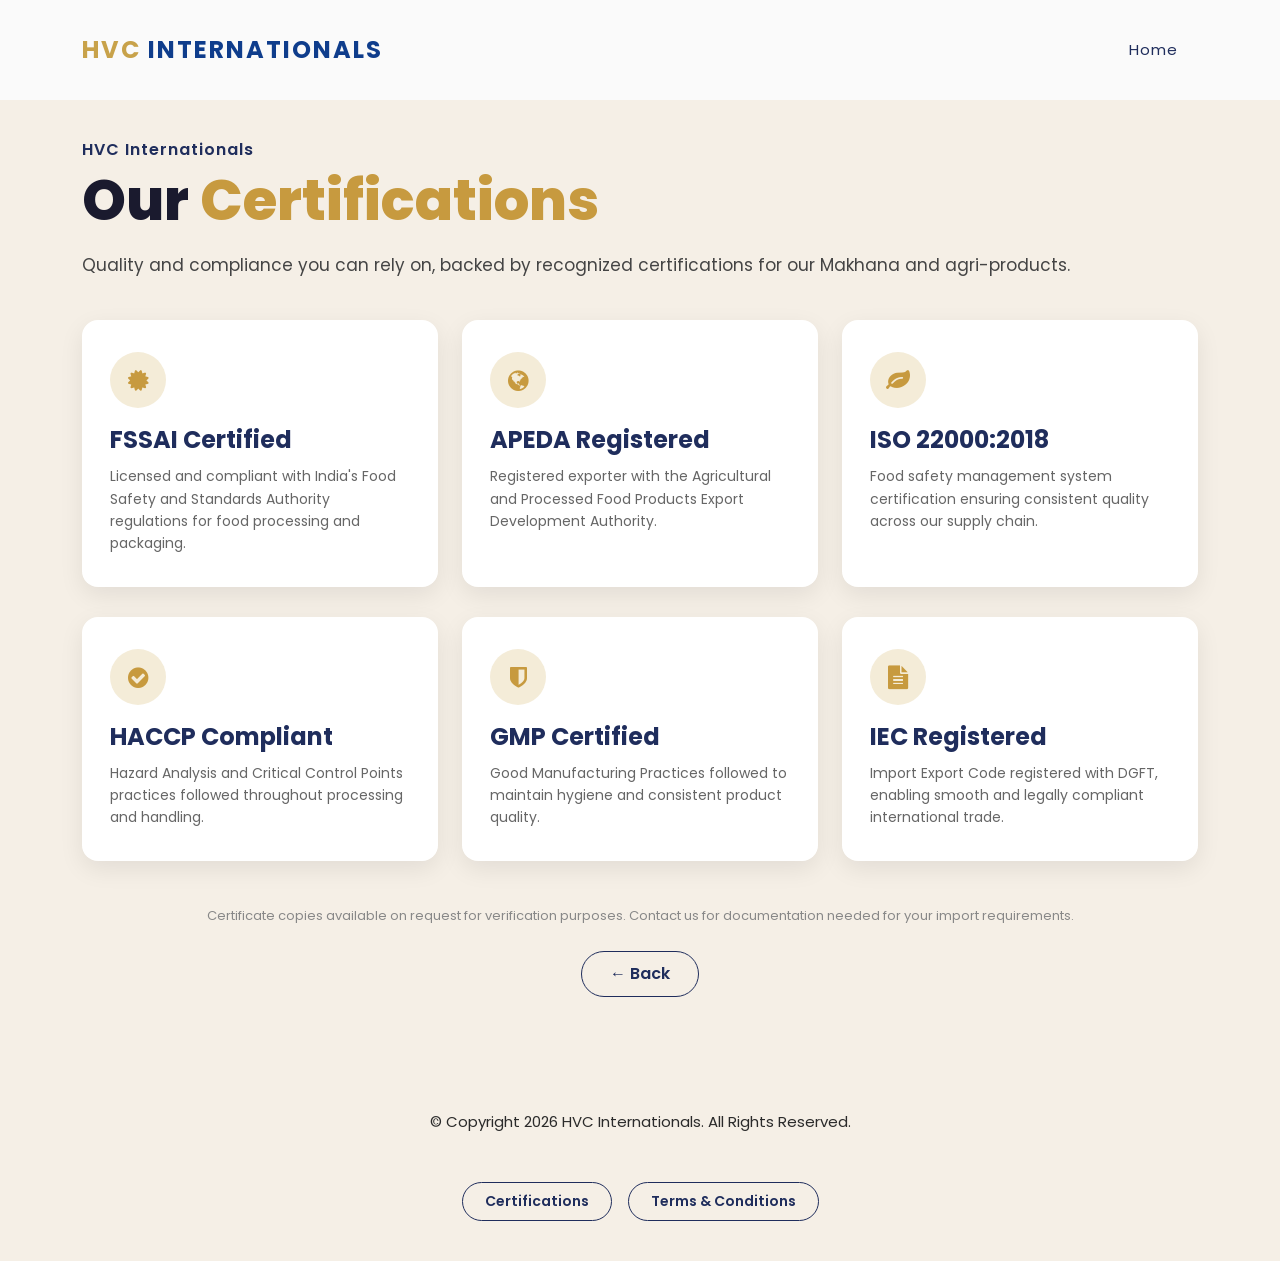
==== certifications.html @ fce6e3d4 "Add files via upload" ====
<!DOCTYPE html>
<html lang="en">

  <head>

    <meta charset="UTF-8">
    <meta name="viewport" content="width=device-width, initial-scale=1, shrink-to-fit=no">
    <meta name="description" content="HVC Internationals - Certifications. Quality and compliance certifications for our Makhana (Fox Nuts) and agri-products.">
    <meta name="author" content="HVC Internationals">
    <link rel="preconnect" href="https://fonts.gstatic.com">
    <link href="https://fonts.googleapis.com/css2?family=Poppins:wght@100;200;300;400;500;600;700;800;900&display=swap" rel="stylesheet">

    <title>HVC Internationals - Certifications</title>

    <!-- Bootstrap core CSS -->
    <link href="vendor/bootstrap/css/bootstrap.min.css" rel="stylesheet">

    <!-- Additional CSS Files -->
    <link rel="stylesheet" href="assets/css/fontawesome.css">
    <link rel="stylesheet" href="assets/css/templatemo-space-dynamic.css">
    <link rel="stylesheet" href="assets/css/animated.css">
    <link rel="stylesheet" href="assets/css/owl.css">
    <style>
      /* ----- Force Home nav link visible (overrides template's default white nav-link color) ----- */
      .header-area .main-nav .nav li a,
      .header-area.header-sticky .main-nav .nav li a {
        color: #1f2d5c !important;
      }

      .header-area .main-nav .nav li a:hover,
      .header-area .main-nav .nav li a:focus {
        color: #c79a3f !important;
      }
    </style>
<!--

HVC Internationals - Certifications Page
Built on the Space Dynamic template structure (TemplateMo 562)
https://templatemo.com/tm-562-space-dynamic

-->
  </head>

<body>

  <!-- ***** Preloader Start ***** -->
  <div id="js-preloader" class="js-preloader">
    <div class="preloader-inner">
      <span class="dot"></span>
      <div class="dots">
        <span></span>
        <span></span>
        <span></span>
      </div>
    </div>
  </div>
  <!-- ***** Preloader End ***** -->

  <!-- ***** Header Area Start ***** -->
  <header class="header-area header-sticky wow slideInDown" data-wow-duration="0.75s" data-wow-delay="0s">
    <div class="container">
      <div class="row">
        <div class="col-12">
          <nav class="main-nav">
            <!-- ***** Logo Start ***** -->
            <a href="index.html" class="logo">
              <h4>HVC<span> Internationals</span></h4>
            </a>
            <!-- ***** Logo End ***** -->
            <!-- ***** Menu Start ***** -->
            <ul class="nav">
              <li><a href="index.html">Home</a></li>
            </ul>        
            <a class='menu-trigger'>
                <span>Menu</span>
            </a>
            <!-- ***** Menu End ***** -->
          </nav>
        </div>
      </div>
    </div>
  </header>
  <!-- ***** Header Area End ***** -->

  <!-- ***** Content Start ***** -->
  <section style="padding: 140px 0 20px;">
    <div class="container">
      <div class="row">
        <div class="col-lg-12">
          <div class="left-content header-text wow fadeInLeft" data-wow-duration="1s" data-wow-delay="0.5s" style="text-align: center; margin-right: 0px;">
            <h6 style="color:#1f2d5c; font-weight:600; letter-spacing:1px; margin-bottom:8px;">HVC Internationals</h6>
            <h2 style="font-size:56px; font-weight:800; color:#1a1a2e; margin-bottom:16px;">Our <em style="font-style:normal; color:#c79a3f;">Certifications</em></h2>
            <p style="font-size:17px; color:#444;">Quality and compliance you can rely on, backed by recognized certifications for our Makhana and agri-products.</p>
          </div>
        </div>
      </div>
    </div>
  </section>
  <!-- ***** Content End ***** -->

  <!-- ***** Certifications Grid Start ***** -->
  <section style="padding: 20px 0 80px;">
    <div class="container">
      <div class="row" style="row-gap:30px;">

        <div class="col-lg-4 col-md-6 wow fadeIn" data-wow-duration="1s" data-wow-delay="0.2s">
          <div style="background:#fff; border-radius:16px; padding:32px 28px; height:100%; box-shadow:0 8px 24px rgba(0,0,0,0.08);">
            <div style="width:56px; height:56px; border-radius:50%; background:#f4ecd8; display:flex; align-items:center; justify-content:center; margin-bottom:18px;">
              <i class="fa fa-certificate" style="font-size:24px; color:#c79a3f;"></i>
            </div>
            <h4 style="color:#1f2d5c; font-weight:700; margin-bottom:10px;">FSSAI Certified</h4>
            <p style="color:#666; font-size:14px; line-height:1.6;">Licensed and compliant with India's Food Safety and Standards Authority regulations for food processing and packaging.</p>
          </div>
        </div>

        <div class="col-lg-4 col-md-6 wow fadeIn" data-wow-duration="1s" data-wow-delay="0.3s">
          <div style="background:#fff; border-radius:16px; padding:32px 28px; height:100%; box-shadow:0 8px 24px rgba(0,0,0,0.08);">
            <div style="width:56px; height:56px; border-radius:50%; background:#f4ecd8; display:flex; align-items:center; justify-content:center; margin-bottom:18px;">
              <i class="fa fa-globe" style="font-size:24px; color:#c79a3f;"></i>
            </div>
            <h4 style="color:#1f2d5c; font-weight:700; margin-bottom:10px;">APEDA Registered</h4>
            <p style="color:#666; font-size:14px; line-height:1.6;">Registered exporter with the Agricultural and Processed Food Products Export Development Authority.</p>
          </div>
        </div>

        <div class="col-lg-4 col-md-6 wow fadeIn" data-wow-duration="1s" data-wow-delay="0.4s">
          <div style="background:#fff; border-radius:16px; padding:32px 28px; height:100%; box-shadow:0 8px 24px rgba(0,0,0,0.08);">
            <div style="width:56px; height:56px; border-radius:50%; background:#f4ecd8; display:flex; align-items:center; justify-content:center; margin-bottom:18px;">
              <i class="fa fa-leaf" style="font-size:24px; color:#c79a3f;"></i>
            </div>
            <h4 style="color:#1f2d5c; font-weight:700; margin-bottom:10px;">ISO 22000:2018</h4>
            <p style="color:#666; font-size:14px; line-height:1.6;">Food safety management system certification ensuring consistent quality across our supply chain.</p>
          </div>
        </div>

        <div class="col-lg-4 col-md-6 wow fadeIn" data-wow-duration="1s" data-wow-delay="0.5s">
          <div style="background:#fff; border-radius:16px; padding:32px 28px; height:100%; box-shadow:0 8px 24px rgba(0,0,0,0.08);">
            <div style="width:56px; height:56px; border-radius:50%; background:#f4ecd8; display:flex; align-items:center; justify-content:center; margin-bottom:18px;">
              <i class="fa fa-check-circle" style="font-size:24px; color:#c79a3f;"></i>
            </div>
            <h4 style="color:#1f2d5c; font-weight:700; margin-bottom:10px;">HACCP Compliant</h4>
            <p style="color:#666; font-size:14px; line-height:1.6;">Hazard Analysis and Critical Control Points practices followed throughout processing and handling.</p>
          </div>
        </div>

        <div class="col-lg-4 col-md-6 wow fadeIn" data-wow-duration="1s" data-wow-delay="0.6s">
          <div style="background:#fff; border-radius:16px; padding:32px 28px; height:100%; box-shadow:0 8px 24px rgba(0,0,0,0.08);">
            <div style="width:56px; height:56px; border-radius:50%; background:#f4ecd8; display:flex; align-items:center; justify-content:center; margin-bottom:18px;">
              <i class="fa fa-shield" style="font-size:24px; color:#c79a3f;"></i>
            </div>
            <h4 style="color:#1f2d5c; font-weight:700; margin-bottom:10px;">GMP Certified</h4>
            <p style="color:#666; font-size:14px; line-height:1.6;">Good Manufacturing Practices followed to maintain hygiene and consistent product quality.</p>
          </div>
        </div>

        <div class="col-lg-4 col-md-6 wow fadeIn" data-wow-duration="1s" data-wow-delay="0.7s">
          <div style="background:#fff; border-radius:16px; padding:32px 28px; height:100%; box-shadow:0 8px 24px rgba(0,0,0,0.08);">
            <div style="width:56px; height:56px; border-radius:50%; background:#f4ecd8; display:flex; align-items:center; justify-content:center; margin-bottom:18px;">
              <i class="fa fa-file-text" style="font-size:24px; color:#c79a3f;"></i>
            </div>
            <h4 style="color:#1f2d5c; font-weight:700; margin-bottom:10px;">IEC Registered</h4>
            <p style="color:#666; font-size:14px; line-height:1.6;">Import Export Code registered with DGFT, enabling smooth and legally compliant international trade.</p>
          </div>
        </div>

      </div>

      <div class="row" style="margin-top:40px;">
        <div class="col-lg-12">
          <p style="color:#888; font-size:13px; text-align:center;">
            Certificate copies available on request for verification purposes. Contact us for documentation needed for your import requirements.
          </p>
        </div>
      </div>

      <div class="row" style="margin-top:20px;">
        <div class="col-lg-12" style="text-align:center;">
          <a href="javascript:history.back()" onclick="history.back(); return false;" style="display:inline-block; padding:10px 28px; border:1px solid #1f2d5c; border-radius:25px; color:#1f2d5c; text-decoration:none; font-weight:600; transition: all 0.3s ease;" onmouseover="this.style.background='#1f2d5c'; this.style.color='#fff';" onmouseout="this.style.background='transparent'; this.style.color='#1f2d5c';">
            &larr; Back
          </a>
        </div>
      </div>
    </div>
  </section>
  <!-- ***** Certifications Grid End ***** -->

  <footer style="padding-bottom:40px;">
    <div class="container">
      <div class="row">
        <div class="col-lg-12 wow fadeIn" data-wow-duration="1s" data-wow-delay="0.25s">
          <p>© Copyright 2026 HVC Internationals. All Rights Reserved.</p>
          <div style="margin-top:16px; display:flex; gap:16px; justify-content:center; flex-wrap:wrap;">
            <a href="certifications.html" style="padding:8px 22px; border:1px solid #1f2d5c; border-radius:20px; color:#1f2d5c; text-decoration:none; font-size:14px; font-weight:600; transition: all 0.3s ease;" onmouseover="this.style.background='#1f2d5c'; this.style.color='#fff';" onmouseout="this.style.background='transparent'; this.style.color='#1f2d5c';">Certifications</a>
            <a href="terms.html" style="padding:8px 22px; border:1px solid #1f2d5c; border-radius:20px; color:#1f2d5c; text-decoration:none; font-size:14px; font-weight:600; transition: all 0.3s ease;" onmouseover="this.style.background='#1f2d5c'; this.style.color='#fff';" onmouseout="this.style.background='transparent'; this.style.color='#1f2d5c';">Terms &amp; Conditions</a>
          </div>
        </div>
      </div>
    </div>
  </footer>
  <!-- Scripts -->
  <script src="vendor/jquery/jquery.min.js"></script>
  <script src="vendor/bootstrap/js/bootstrap.bundle.min.js"></script>
  <script src="assets/js/owl-carousel.js"></script>
  <script src="assets/js/animation.js"></script>
  <script src="assets/js/imagesloaded.js"></script>
  <script src="assets/js/templatemo-custom.js"></script>

</body>
</html>
---- assets/css/templatemo-space-dynamic.css ----
/* ---------------------------------------------
Table of contents
------------------------------------------------
01. font & reset css
02. reset
03. global styles
04. header
05. banner
06. features
07. testimonials
08. contact
09. footer
10. preloader
11. search
12. portfolio

--------------------------------------------- */
/* 
---------------------------------------------
font & reset css
--------------------------------------------- 
*/
@import url('https://fonts.googleapis.com/css2?family=Poppins:wght@100;200;300;400;500;600;700;800;900&display=swap');
/* 
---------------------------------------------
reset
--------------------------------------------- 
*/
html, body, div, span, applet, object, iframe, h1, h2, h3, h4, h5, h6, p, blockquote, div
pre, a, abbr, acronym, address, big, cite, code, del, dfn, em, font, img, ins, kbd, q,
s, samp, small, strike, strong, sub, sup, tt, var, b, u, i, center, dl, dt, dd, ol, ul, li,
figure, header, nav, section, article, aside, footer, figcaption {
  margin: 0;
  padding: 0;
  border: 0;
  outline: 0;
}

.grid:after {
  content: '';
  display: block;
  clear: both;
}

.grid-sizer,
.grid-item {
  width: 50%;
}

.grid-item {
  float: left;
}

.grid-item img {
  display: block;
  max-width: 100%;
}

.clearfix:after {
  content: ".";
  display: block;
  clear: both;
  visibility: hidden;
  line-height: 0;
  height: 0;
}

.clearfix {
  display: inline-block;
}

html[xmlns] .clearfix {
  display: block;
}

* html .clearfix {
  height: 1%;
}

ul, li {
  padding: 0;
  margin: 0;
  list-style: none;
}

header, nav, section, article, aside, footer, hgroup {
  display: block;
}

* {
  box-sizing: border-box;
}

html, body {
  font-family: 'Poppins', sans-serif;
  font-weight: 400;
  background-color: rgb(255, 255, 255);
  -ms-text-size-adjust: 100%;
  -webkit-font-smoothing: antialiased;
  -moz-osx-font-smoothing: grayscale;
}

a {
  text-decoration: none !important;
}

h1, h2, h3, h4, h5, h6 {
  margin-top: 0px;
  margin-bottom: 0px;
}

ul {
  margin-bottom: 0px;
}

p {
  font-size: 15px;
  line-height: 30px;
  color: #2a2a2a;
}

img {
  width: 100%;
  overflow: hidden;
}

/* 
---------------------------------------------
global styles
--------------------------------------------- 
*/
html,
body {
  background: rgb(245, 239, 230);
  font-family: 'Poppins', sans-serif;
}

::selection {
  background: #03a4ed;
  color: #fff;
}

::-moz-selection {
  background: #03a4ed;
  color: #fff;
}

@media (max-width: 991px) {
  html, body {
    overflow-x: hidden;
  }
  .mobile-top-fix {
    margin-top: 30px;
    margin-bottom: 0px;
  }
  .mobile-bottom-fix {
    margin-bottom: 30px;
  }
  .mobile-bottom-fix-big {
    margin-bottom: 60px;
  }
}

.page-section {
  margin-top: 120px;
}

.section-heading h2 {
  font-size: 30px;
  text-transform: capitalize;
  color: #2a2a2a;
  font-weight: 700;
  letter-spacing: 0.25px;
  position: relative;
  z-index: 2;
  line-height: 44px;
}

.section-heading h2 em {
  font-style: normal;
  color: #03a4ed;
}

.section-heading h2 span {
  color: #fe3f40;
}

.main-blue-button a {
  display: inline-block;
  background-color: #03a4ed;
  font-size: 15px;
  font-weight: 400;
  color: #fff;
  text-transform: capitalize;
  padding: 12px 25px;
  border-radius: 23px;
  letter-spacing: 0.25px;
}

.main-red-button a {
  display: inline-block;
  background-color: rgb(15, 61, 140);
  font-size: 15px;
  font-weight: 400;
  color: #fff;
  text-transform: capitalize;
  padding: 12px 25px;
  border-radius: 23px;
  letter-spacing: 0.25px;
}

.main-white-button a {
  display: inline-block;
  background-color: #fff;
  font-size: 15px;
  font-weight: 400;
  color: #fe3f40;
  text-transform: capitalize;
  padding: 12px 25px;
  border-radius: 23px;
  letter-spacing: 0.25px;
}

/* 
---------------------------------------------
header
--------------------------------------------- 
*/

.background-header {
  background-color: #fff!important;
  height: 80px!important;
  position: fixed!important;
  top: 0px;
  left: 0px;
  right: 0px;
  box-shadow: 0px 0px 10px rgba(0,0,0,0.15)!important;
}

.background-header .logo,
.background-header .main-nav .nav li a {
  color: #1e1e1e!important;
}

.background-header .main-nav .nav li:hover a {
  color: #f4a403!important;
}

.background-header .nav li a.active {
  color: #f4a403!important;
}

.header-area {
  background-color: #fafafa;
  position: absolute;
  top: 0px;
  left: 0px;
  right: 0px;
  z-index: 100;
  height: 100px;
  -webkit-transition: all .5s ease 0s;
  -moz-transition: all .5s ease 0s;
  -o-transition: all .5s ease 0s;
  transition: all .5s ease 0s;
}

.header-area .main-nav {
  min-height: 80px;
  background: transparent;
}

.header-area .main-nav .logo {
  line-height: 100px;
  color: #fff;
  font-size: 24px;
  font-weight: 700;
  text-transform: uppercase;
  letter-spacing: 2px;
  float: left;
  -webkit-transition: all 0.3s ease 0s;
  -moz-transition: all 0.3s ease 0s;
  -o-transition: all 0.3s ease 0s;
  transition: all 0.3s ease 0s;
}

.header-area .main-nav .logo h4 {
    font-size: 24px;
    font-weight: 700;
    text-transform: uppercase;
    color: rgb(200, 162, 74);
    line-height: 100px;
    float: left;
    -webkit-transition: all 0.3s ease 0s;
    -moz-transition: all 0.3s ease 0s;
    -o-transition: all 0.3s ease 0s;
    transition: all 0.3s ease 0s;
}

.logo h4 span {
  color: rgb(15, 61, 140);
}

.background-header .main-nav .logo h4 {
  line-height: 80px;
}

.background-header .main-nav .nav {
  margin-top: 20px !important;
}

.header-area .main-nav .nav {
  float: right;
  margin-top: 30px;
  margin-right: 0px;
  background-color: transparent;
  -webkit-transition: all 0.3s ease 0s;
  -moz-transition: all 0.3s ease 0s;
  -o-transition: all 0.3s ease 0s;
  transition: all 0.3s ease 0s;
  position: relative;
  z-index: 999;
}

.header-area .main-nav .nav li {
  padding-left: 20px;
  padding-right: 20px;
}

.header-area .main-nav .nav li:last-child {
  padding-right: 0px;
  padding-left: 40px;
}

.header-area .main-nav .nav li:last-child a ,
.background-header .main-nav .nav li:last-child a {
  color: #fff !important;
  padding: 0px 20px;
  font-weight: 400;
}

.header-area .main-nav .nav li:last-child a:hover,
.header-area .main-nav .nav li:last-child a.active {
  color: #fff !important;
}

.header-area .main-nav .nav li a {
  display: block;
  font-weight: 500;
  font-size: 15px;
  color: #2a2a2a;
  text-transform: capitalize;
  -webkit-transition: all 0.3s ease 0s;
  -moz-transition: all 0.3s ease 0s;
  -o-transition: all 0.3s ease 0s;
  transition: all 0.3s ease 0s;
  height: 40px;
  line-height: 40px;
  border: transparent;
  letter-spacing: 1px;
}

.header-area .main-nav .nav li a {
  color: rgb(0, 0, 0);
}

.header-area .main-nav .nav li:hover a,
.header-area .main-nav .nav li a.active {
  color: #f4a403!important;
}

.background-header .main-nav .nav li:hover a,
.background-header .main-nav .nav li a.active {
  color: #f4a403!important;
  opacity: 1;
}

.header-area .main-nav .nav li:last-child a:hover ,
.background-header .main-nav .nav li:last-child a:hover {
  background-color: #03a4ed;
}

.header-area .main-nav .nav li.submenu {
  position: relative;
  padding-right: 30px;
}

.header-area .main-nav .nav li.submenu:after {
  font-family: FontAwesome;
  content: "\f107";
  font-size: 12px;
  color: #2a2a2a;
  position: absolute;
  right: 18px;
  top: 12px;
}

.background-header .main-nav .nav li.submenu:after {
  color: #2a2a2a;
}

.header-area .main-nav .nav li.submenu ul {
  position: absolute;
  width: 200px;
  box-shadow: 0 2px 28px 0 rgba(0, 0, 0, 0.06);
  overflow: hidden;
  top: 50px;
  opacity: 0;
  transform: translateY(+2em);
  visibility: hidden;
  z-index: -1;
  transition: all 0.3s ease-in-out 0s, visibility 0s linear 0.3s, z-index 0s linear 0.01s;
}

.header-area .main-nav .nav li.submenu ul li {
  margin-left: 0px;
  padding-left: 0px;
  padding-right: 0px;
}

.header-area .main-nav .nav li.submenu ul li a {
  opacity: 1;
  display: block;
  background: #f7f7f7;
  color: #2a2a2a!important;
  padding-left: 20px;
  height: 40px;
  line-height: 40px;
  -webkit-transition: all 0.3s ease 0s;
  -moz-transition: all 0.3s ease 0s;
  -o-transition: all 0.3s ease 0s;
  transition: all 0.3s ease 0s;
  position: relative;
  font-size: 13px;
  font-weight: 400;
  border-bottom: 1px solid #eee;
}

.header-area .main-nav .nav li.submenu ul li a:hover {
  background: #fff;
  color: #fe3f40!important;
  padding-left: 25px;
}

.header-area .main-nav .nav li.submenu ul li a:hover:before {
  width: 3px;
}

.header-area .main-nav .nav li.submenu:hover ul {
  visibility: visible;
  opacity: 1;
  z-index: 1;
  transform: translateY(0%);
  transition-delay: 0s, 0s, 0.3s;
}

.header-area .main-nav .menu-trigger {
  cursor: pointer;
  display: block;
  position: absolute;
  top: 33px;
  width: 32px;
  height: 40px;
  text-indent: -9999em;
  z-index: 99;
  right: 40px;
  display: none;
}

.background-header .main-nav .menu-trigger {
  top: 23px;
}

.header-area .main-nav .menu-trigger span,
.header-area .main-nav .menu-trigger span:before,
.header-area .main-nav .menu-trigger span:after {
  -moz-transition: all 0.4s;
  -o-transition: all 0.4s;
  -webkit-transition: all 0.4s;
  transition: all 0.4s;
  background-color: #1e1e1e;
  display: block;
  position: absolute;
  width: 30px;
  height: 2px;
  left: 0;
}

.background-header .main-nav .menu-trigger span,
.background-header .main-nav .menu-trigger span:before,
.background-header .main-nav .menu-trigger span:after {
  background-color: #1e1e1e;
}

.header-area .main-nav .menu-trigger span:before,
.header-area .main-nav .menu-trigger span:after {
  -moz-transition: all 0.4s;
  -o-transition: all 0.4s;
  -webkit-transition: all 0.4s;
  transition: all 0.4s;
  background-color: #1e1e1e;
  display: block;
  position: absolute;
  width: 30px;
  height: 2px;
  left: 0;
  width: 75%;
}

.background-header .main-nav .menu-trigger span:before,
.background-header .main-nav .menu-trigger span:after {
  background-color: #1e1e1e;
}

.header-area .main-nav .menu-trigger span:before,
.header-area .main-nav .menu-trigger span:after {
  content: "";
}

.header-area .main-nav .menu-trigger span {
  top: 16px;
}

.header-area .main-nav .menu-trigger span:before {
  -moz-transform-origin: 33% 100%;
  -ms-transform-origin: 33% 100%;
  -webkit-transform-origin: 33% 100%;
  transform-origin: 33% 100%;
  top: -10px;
  z-index: 10;
}

.header-area .main-nav .menu-trigger span:after {
  -moz-transform-origin: 33% 0;
  -ms-transform-origin: 33% 0;
  -webkit-transform-origin: 33% 0;
  transform-origin: 33% 0;
  top: 10px;
}

.header-area .main-nav .menu-trigger.active span,
.header-area .main-nav .menu-trigger.active span:before,
.header-area .main-nav .menu-trigger.active span:after {
  background-color: transparent;
  width: 100%;
}

.header-area .main-nav .menu-trigger.active span:before {
  -moz-transform: translateY(6px) translateX(1px) rotate(45deg);
  -ms-transform: translateY(6px) translateX(1px) rotate(45deg);
  -webkit-transform: translateY(6px) translateX(1px) rotate(45deg);
  transform: translateY(6px) translateX(1px) rotate(45deg);
  background-color: #1e1e1e;
}

.background-header .main-nav .menu-trigger.active span:before {
  background-color: #1e1e1e;
}

.header-area .main-nav .menu-trigger.active span:after {
  -moz-transform: translateY(-6px) translateX(1px) rotate(-45deg);
  -ms-transform: translateY(-6px) translateX(1px) rotate(-45deg);
  -webkit-transform: translateY(-6px) translateX(1px) rotate(-45deg);
  transform: translateY(-6px) translateX(1px) rotate(-45deg);
  background-color: #1e1e1e;
}

.background-header .main-nav .menu-trigger.active span:after {
  background-color: #1e1e1e;
}

.header-area.header-sticky {
  min-height: 80px;
}

.header-area .nav {
  margin-top: 30px;
}

.header-area.header-sticky .nav li a.active {
  color: #f4a403;
}

@media (max-width: 1200px) {
  .header-area .main-nav .nav li {
    padding-left: 12px;
    padding-right: 12px;
  }
  .header-area .main-nav:before {
    display: none;
  }
}

@media (max-width: 992px) {
  .header-area .main-nav .nav li:last-child  ,
  .background-header .main-nav .nav li:last-child {
    display: none;
  }
  .header-area .main-nav .nav li:nth-child(6),
  .background-header .main-nav .nav li:nth-child(6) {
    padding-right: 0px;
  }
}

@media (max-width: 767px) {
  .background-header .main-nav .nav {
    margin-top: 80px !important;
  }
  .header-area .main-nav .logo {
    color: #1e1e1e;
  }
  .header-area.header-sticky .nav li a:hover,
  .header-area.header-sticky .nav li a.active {
    color: #f4a403!important;
    opacity: 1;
  }
  .header-area.header-sticky .nav li.search-icon a {
    width: 100%;
  }
  .header-area {
    background-color: #f7f7f7;
    padding: 0px 15px;
    height: 100px;
    box-shadow: none;
    text-align: center;
  }
  .header-area .container {
    padding: 0px;
  }
  .header-area .logo {
    margin-left: 30px;
  }
  .header-area .menu-trigger {
    display: block !important;
  }
  .header-area .main-nav {
    overflow: hidden;
  }
  .header-area .main-nav .nav {
    float: none;
    width: 100%;
    display: none;
    -webkit-transition: all 0s ease 0s;
    -moz-transition: all 0s ease 0s;
    -o-transition: all 0s ease 0s;
    transition: all 0s ease 0s;
    margin-left: 0px;
  }
  .background-header .nav {
    margin-top: 80px;
  }
  .header-area .main-nav .nav li:first-child {
    border-top: 1px solid #eee;
  }
  .header-area.header-sticky .nav {
    margin-top: 100px;
  }
  .header-area .main-nav .nav li {
    width: 100%;
    background: #fff;
    border-bottom: 1px solid #e7e7e7;
    padding-left: 0px !important;
    padding-right: 0px !important;
  }
  .header-area .main-nav .nav li a {
    height: 50px !important;
    line-height: 50px !important;
    padding: 0px !important;
    border: none !important;
    background: #f7f7f7 !important;
    color: #191a20 !important;
  }
  .header-area .main-nav .nav li a:hover {
    background: #eee !important;
    color: #f4a403!important;
  }
  .header-area .main-nav .nav li.submenu ul {
    position: relative;
    visibility: inherit;
    opacity: 1;
    z-index: 1;
    transform: translateY(0%);
    transition-delay: 0s, 0s, 0.3s;
    top: 0px;
    width: 100%;
    box-shadow: none;
    height: 0px;
  }
  .header-area .main-nav .nav li.submenu ul li a {
    font-size: 12px;
    font-weight: 400;
  }
  .header-area .main-nav .nav li.submenu ul li a:hover:before {
    width: 0px;
  }
  .header-area .main-nav .nav li.submenu ul.active {
    height: auto !important;
  }
  .header-area .main-nav .nav li.submenu:after {
    color: #3B566E;
    right: 25px;
    font-size: 14px;
    top: 15px;
  }
  .header-area .main-nav .nav li.submenu:hover ul, .header-area .main-nav .nav li.submenu:focus ul {
    height: 0px;
  }
}

@media (min-width: 767px) {
  .header-area .main-nav .nav {
    display: flex !important;
  }
}

/* 
---------------------------------------------
preloader
--------------------------------------------- 
*/

.js-preloader {
    position: fixed;
    top: 0;
    left: 0;
    right: 0;
    bottom: 0;
    background-color: #fff;
    display: -webkit-box;
    display: flex;
    -webkit-box-align: center;
    align-items: center;
    -webkit-box-pack: center;
    justify-content: center;
    opacity: 1;
    visibility: visible;
    z-index: 9999;
    -webkit-transition: opacity 0.25s ease;
    transition: opacity 0.25s ease;
}

.js-preloader.loaded {
    opacity: 0;
    visibility: hidden;
    pointer-events: none;
}

@-webkit-keyframes dot {
    50% {
        -webkit-transform: translateX(96px);
        transform: translateX(96px);
    }
}

@keyframes dot {
    50% {
        -webkit-transform: translateX(96px);
        transform: translateX(96px);
    }
}

@-webkit-keyframes dots {
    50% {
        -webkit-transform: translateX(-31px);
        transform: translateX(-31px);
    }
}

@keyframes dots {
    50% {
        -webkit-transform: translateX(-31px);
        transform: translateX(-31px);
    }
}

.preloader-inner {
    position: relative;
    width: 142px;
    height: 40px;
    background: #fff;
}

.preloader-inner .dot {
    position: absolute;
    width: 16px;
    height: 16px;
    top: 12px;
    left: 15px;
    background: #fe3f40;
    border-radius: 50%;
    -webkit-transform: translateX(0);
    transform: translateX(0);
    -webkit-animation: dot 2.8s infinite;
    animation: dot 2.8s infinite;
}

.preloader-inner .dots {
    -webkit-transform: translateX(0);
    transform: translateX(0);
    margin-top: 12px;
    margin-left: 31px;
    -webkit-animation: dots 2.8s infinite;
    animation: dots 2.8s infinite;
}

.preloader-inner .dots span {
    display: block;
    float: left;
    width: 16px;
    height: 16px;
    margin-left: 16px;
    background: #fe3f40;
    border-radius: 50%;
}



/* 
---------------------------------------------
Banner Style
--------------------------------------------- 
*/

.main-banner {
  background-repeat: no-repeat;
  background-position: center center;
  background-size: cover;
  padding: 140px 0px 120px 0px;
  position: relative;
  overflow: hidden;
}

.main-banner:after {
  content: '';
  background-image: url(../images/baner-dec-left.png);
  background-repeat: no-repeat;
  position: absolute;
  left: 0;
  top: 100px;
  width: 193px;
  height: 467px;
}

.main-banner:before {
  content: '';
  background-image: url(../images/baner-dec-right.png);
  background-repeat: no-repeat;
  position: absolute;
  right: 0;
  top: 100px;
  width: 98px;
  height: 290px;
}

.main-banner .left-content {
  margin-right: 45px;
}

.main-banner .left-content h6 {
  text-transform: uppercase;
  font-size: 18px;
  color: rgb(47, 99, 200);
  margin-bottom: 15px;
}

.main-banner .left-content h2 {
  font-size: 50px;
  font-weight: 700;
  color: #2a2a2a;
  line-height: 72px;
}

.main-banner .left-content h2 em {
  color: rgb(200, 162, 74);
  font-style: normal;
}

.main-banner .left-content h2 span {
  color: rgb(15, 61, 140);
}

.main-banner .left-content p {
  margin: 20px 0px;
}

.main-banner .left-content form {
  margin-top: 30px;
  width: 470px;
  height: 66px;
  position: relative;
}

.main-banner .left-content form button {
  position: absolute;
  right: 10px;
  top: 10px;
  display: inline-block;
  background-color: #fff;
  font-size: 15px;
  font-weight: 500;
  color: rgb(15, 61, 140);
  text-transform: capitalize;
  padding: 12px 25px;
  border-radius: 23px;
  letter-spacing: 0.25px;
  outline: none;
  border: none;
}

.main-banner .left-content form input {
  width: 470px;
  height: 66px;
  background-color: #03a4ed;
  border-radius: 33px;
  border: none;
  outline: none;
  padding: 0px 25px;
  color: #fff;
  letter-spacing: 0.25px;
  font-size: 15px;
  font-weight: 300;
}

.main-banner .left-content form input::placeholder {
  color: #fff;
}



/* 
---------------------------------------------
About Us Style
--------------------------------------------- 
*/

#about {
  margin-top: 120px;
}

.about-us {
  background-image: url(../images/about-bg.png);
  background-repeat: no-repeat;
  background-position: center center;
  background-size: cover;
  padding: 80px 0px 120px 0px;
}

.about-us .left-image {
  margin-right: 45px;
}

.about-us .services .item {
  margin-bottom: 30px;
}

.about-us .services .item .icon {
  float: left;
  margin-right: 25px;
}

.about-us .services .item .icon img {
  max-width: 70px;
}

.about-us .services .item h4 {
  color: #fff;
  font-size: 20px;
  font-weight: 700;
  margin-bottom: 12px;
}

.about-us .services .item p {
  color: #fff;
}


/* 
---------------------------------------------
Services Style
--------------------------------------------- 
*/

.our-services {
  margin-top: 0px;
  padding-top: 120px;
}

.our-services .left-image {
  margin-right: 45px;
}

.our-services .section-heading h2 {
  margin-right: 100px;
}

.our-services .section-heading p {
  margin-top: 30px;
  margin-bottom: 60px;
}

#services .section-heading h2 em {
  color: rgb(200, 162, 74);
}

#services .section-heading h2 span {
  color: rgb(15, 61, 140);
}

#portfolio .section-heading h2 em {
  color: rgb(200, 162, 74);
}

#portfolio .section-heading h2 span {
  color: rgb(15, 61, 140);
}

#blog .section-heading h2 em {
  color: rgb(200, 162, 74);
}

#blog .section-heading h2 span {
  color: rgb(15, 61, 140);
}

.our-services .progress-skill-bar {
  margin-bottom: 30px;
  position: relative;
  width: 100%;
}

.our-services .progress-skill-bar span {
  position: absolute;
  top: 0;
  font-size: 18px;
  font-weight: 600;
  color: #03a4ed;
}

.our-services .first-bar span {
  left: 69%;
}

.our-services .second-bar span {
  left: 81%;
}

.our-services .third-bar span {
  left: 88%;
}

.our-services .progress-skill-bar h4 {
  font-size: 18px;
  font-weight: 700;
  color: #2a2a2a;
  margin-bottom: 14px;
}

.our-services .progress-skill-bar .full-bar {
  width: 100%;
  height: 6px;
  border-radius: 3px;
  background-color: #f7eff1;
  position: relative;
  z-index: 1;
}

.our-services .progress-skill-bar .filled-bar {
  background: rgb(255,77,30);
  background: linear-gradient(105deg, rgba(255,77,30,1) 0%, rgba(255,44,109,1) 100%);
  height: 6px;
  border-radius: 3px;
  margin-bottom: -6px;
  position: relative;
  z-index: 2;
}

.our-services .first-bar .filled-bar {
  width: 71%;
}

.our-services .second-bar .filled-bar {
  width: 83%;
}

.our-services .third-bar .filled-bar {
  width: 90%;
}


/* 
---------------------------------------------
Portfolio
--------------------------------------------- 
*/

.our-portfolio {
  padding-top: 120px;
  margin-top: 0px;
}

.our-portfolio .section-heading h2 {
  text-align: center;
  margin: 0px 90px 0px 90px;
  margin-bottom: 120px;
  position: relative;
  z-index: 1;
}

.our-portfolio .item {
  position: relative;
}

.our-portfolio .item:hover .hidden-content {
  top: -100px;
  opacity: 1;
  visibility: visible;
}

.our-portfolio .item:hover .showed-content {
  top: 90px;
}

.our-portfolio .hidden-content {
  background: rgb(255,77,30);
  background: linear-gradient(105deg, rgba(255,77,30,1) 0%, rgba(255,44,109,1) 100%);
  padding: 30px;
  border-radius: 20px;
  text-align: center;
  opacity: 0;
  top: 0;
  visibility: hidden;
  position: absolute;
  z-index: 2;
  transition: all 0.5s;
}

.our-portfolio .hidden-content:after {
  width: 20px;
  height: 20px;
  position: absolute;
  background: rgb(255,77,30);
  content: '';
  left: 50%;
  bottom: -8px;
  margin-left: -5px;
  transform: rotate(45deg);
  background: linear-gradient(105deg, rgba(255,52,69,1) 0%, rgba(255,51,78,1) 100%);
  z-index: -1;
}

.our-portfolio .hidden-content h4 {
  font-size: 20px;
  font-weight: 700;
  color: #fff;
  margin-bottom: 20px;
}

.our-portfolio .hidden-content p {
  color: #fff;
}

.our-portfolio .showed-content {
  top: 0px;
  position: relative;
  z-index: 3;
  background-color: #fff;
  text-align: center;
  padding: 50px;
  border-radius: 20px;
  box-shadow: 0px 0px 10px rgba(0,0,0,0.1);
  transition: all 0.5s;
}

.our-portfolio .showed-content img {
  max-width: 100px;
}


/* 
---------------------------------------------
Blog
--------------------------------------------- 
*/

.our-blog {
  position: relative;
  margin-top: 80px;
  padding-top: 120px;
}

.our-blog .section-heading h2 {
  margin-right: 180px;
}

.our-blog .top-dec {
  text-align: right;
  margin-top: -80px;
}

.our-blog .top-dec img {
  max-width: 270px;
}

.our-blog .left-image {
  position: relative;
}

.our-blog .left-image img {
  border-radius: 20px;
  box-shadow: 0px 0px 15px rgba(0,0,0,0.1);
}

.our-blog .left-image .info {
  position: relative;
}

.our-blog .left-image .info .inner-content {
  background-color: #fff;
  box-shadow: 0px 0px 15px rgba(0,0,0,0.1);
  border-radius: 20px;
  margin-right: 75px;
  position: absolute;
  margin-top: -100px;
  padding: 30px;
}

.our-blog .left-image ul li {
  display: inline-block;
  font-size: 15px;
  color: #afafaf;
  font-weight: 300;
  margin-right: 20px;
}

.our-blog .left-image ul li:last-child {
  margin-right: 0px;
}

.our-blog .left-image ul li i {
  color: rgb(200, 162, 74);
  font-size: 16px;
  margin-right: 8px;
}

.our-blog .left-image h4 {
  font-size: 20px;
  font-weight: 700;
  color: #2a2a2a;
  margin: 20px 0px 15px 0px;
}

.our-blog .left-image .info .main-blue-button {
  position: absolute;
  bottom: -80px;
  left: 0;
}

.our-blog .right-list {
  margin-left: 30px;
}

.our-blog .right-list ul li {
  display: inline-flex;
  width: 100%;
  margin-bottom: 30px;
}

.our-blog .right-list .left-content {
  margin-right: 45px;
}

.our-blog .right-list .left-content span {
  font-size: 15px;
  color: #afafaf;
  font-weight: 300;
}

.our-blog .right-list .left-content span i {
  color: rgb(200, 162, 74);
  font-size: 16px;
  margin-right: 8px;
}

.our-blog .right-list .left-content h4 {
  font-size: 20px;
  font-weight: 700;
  color: #2a2a2a;
  margin: 20px 0px 15px 0px;
}


.our-blog .right-list .right-image img {
  width: 250px;
  border-radius: 20px;
}


/* 
---------------------------------------------
contact
--------------------------------------------- 
*/

.contact-us {
  padding: 160px 0px;
  background-image: url(../images/contact-bg.png);
  background-repeat: no-repeat;
  background-position: center center;
  background-size: cover;
}

.contact-us .section-heading h2,
.contact-us .section-heading h2 em,
.contact-us .section-heading h2 span {
  color: #fff;
}

.contact-us .section-heading p {
  color: #fff;
  margin-top: 30px;
}

.phone-info {
  margin-top: 40px;
}

.phone-info h4 {
  font-size: 20px;
  font-weight: 700;
  color: #fff;
}

.phone-info h4 span i {
  width: 46px;
  height: 46px;
  display: inline-block;
  text-align: center;
  line-height: 46px;
  background-color: #fff;
  border-radius: 50%;
  color: #ff3b2c;
  font-size: 22px;
  margin-left: 30px;
  margin-right: 15px;
}

.phone-info h4 span a {
  color: #fff;
  font-size: 15px;
  font-weight: 400;
}

form#contact .contact-dec {
  position: absolute;
  right: -166px;
  bottom: 0;
}

form#contact .contact-dec img {
  max-width: 178px;
}

form#contact {
  margin-left: 30px;
  position: relative;
  background-color: #fff;
  padding: 60px 30px;
  border-radius: 20px;
}

form#contact input {
  width: 100%;
  height: 46px;
  border-radius: 33px;
  background-color: #d1f3ff;
  border: none;
  outline: none;
  font-size: 15px;
  font-weight: 300;
  color: #2a2a2a;
  padding: 0px 20px;
  margin-bottom: 20px;
}

form#contact input::placeholder {
  color: #2a2a2a;
}

form#contact textarea {
  width: 100%;
  min-width: 100%;
  max-width: 100%;
  max-height: 180px;
  min-height: 140px;
  height: 140px;
  border-radius: 20px;
  background-color: #d1f3ff;
  border: none;
  outline: none;
  font-size: 15px;
  font-weight: 300;
  color: #2a2a2a;
  padding: 15px 20px;
  margin-bottom: 20px;
}

form#contact textarea::placeholder {
  color: #2a2a2a;
}

form#contact button {
  display: inline-block;
  background-color: #03a4ed;
  font-size: 15px;
  font-weight: 400;
  color: #fff;
  text-transform: capitalize;
  padding: 12px 25px;
  border-radius: 23px;
  letter-spacing: 0.25px;
  border: none;
  outline: none;
  transition: all .3s;
}

form#contact button:hover {
  background-color: #fe3f40;
}


/* 
---------------------------------------------
Footer Style
--------------------------------------------- 
*/

footer p {
  text-align: center;
  margin: 30px 0px 45px 0px;
}

footer p a {
  color: #fe3f40;
}

/* 
---------------------------------------------
responsive
--------------------------------------------- 
*/

@media (max-width: 1645px) {
  form#contact .contact-dec {
    display: none;
  }
}

@media (max-width: 992px) {
  .main-banner {
    padding-top: 196px;
  }
  .main-banner .left-content {
    margin-right: 0px;
    text-align: center;
    margin-bottom: 45px;
  }
  .main-banner:after {
    top: 76px;
    z-index: -1;
  }
  .main-banner .left-content form,
  .main-banner .left-content form input {
    width: 100%!important;
  }
  #about {
    margin-top: 0px;
  }
  .about-us {
    position: relative;
    background-image: none;
    padding: 0px;
  }
  .about-us .left-image {
    margin-right: 0px;
    position: absolute;
    bottom: -220px;
    right: 0;
  }
  .about-us .services {
    text-align: center;
  }
  .about-us .services .item  {
    background: rgb(255,77,30);
    background: linear-gradient(105deg, rgba(255,77,30,1) 0%, rgba(255,44,109,1) 100%);
    padding: 30px;
    border-radius: 20px;
    display: inline-block;
  }
  .about-us .services .item .right-text {
    text-align: left;
  }
  .our-services {
    margin-top: 200px;
  }
  .our-services .left-image {
    margin-right: 0px;
    margin-bottom: 45px;
  }
  .our-services .section-heading h2,
  .our-services .section-heading p {
    margin-right: 0px;
    text-align: center;
  }
  .our-portfolio .section-heading h2 {
    margin: 0px 0px 80px 0px;
  }
  .our-portfolio .item {
    margin-bottom: 15px;
  }
  .our-blog {
    margin-top: 0px;
  }
  .our-blog .top-dec {
    display: none;
  }
  .our-blog .section-heading h2 {
    margin-right: 0px;
    text-align: center;
    margin-bottom: 45px;
  }
  .our-blog .left-image .info .inner-content {
    position: relative;
    margin-right: 0px;
  }
  .our-blog .left-image .info .main-blue-button {
    position: relative;
    bottom: 0px;
    margin-top: 30px;
  }
  .our-blog .left-image {
    margin-bottom: 45px;
  }
  .contact-us {
    margin-top: 60px;
    padding: 120px 0px;
  }
  .contact-us .section-heading {
    text-align: center;
  }
  form#contact {
    margin-left: 0px;
    margin-top: 30px;
  }
  form#contact .contact-dec {
    display: none;
  }
  footer p {
    margin: 15px 0px 30px 0px;
  }
}

@media (max-width: 767px) {
  .about-us .left-image {
    bottom: -280px;
  }
  .our-blog .right-list {
    margin-left: 0px;
  }
  .our-blog .right-list ul li {
    display: inline-block;
    margin-top: 0px;
    padding-top: 30px;
    border-top: 1px solid #eee;
  }
  .our-blog .right-list .left-content {
    margin-right: 0px;
    width: 100%;
    margin-bottom: 15px;
  }
  .our-blog .right-list .right-image,
  .our-blog .right-list .right-image img {
    width: 100%;
  }
  .phone-info h4 span {
    display: block;
    margin-top: 15px;
  }
  .phone-info h4 span i {
    margin-left: 0px;
  }
}
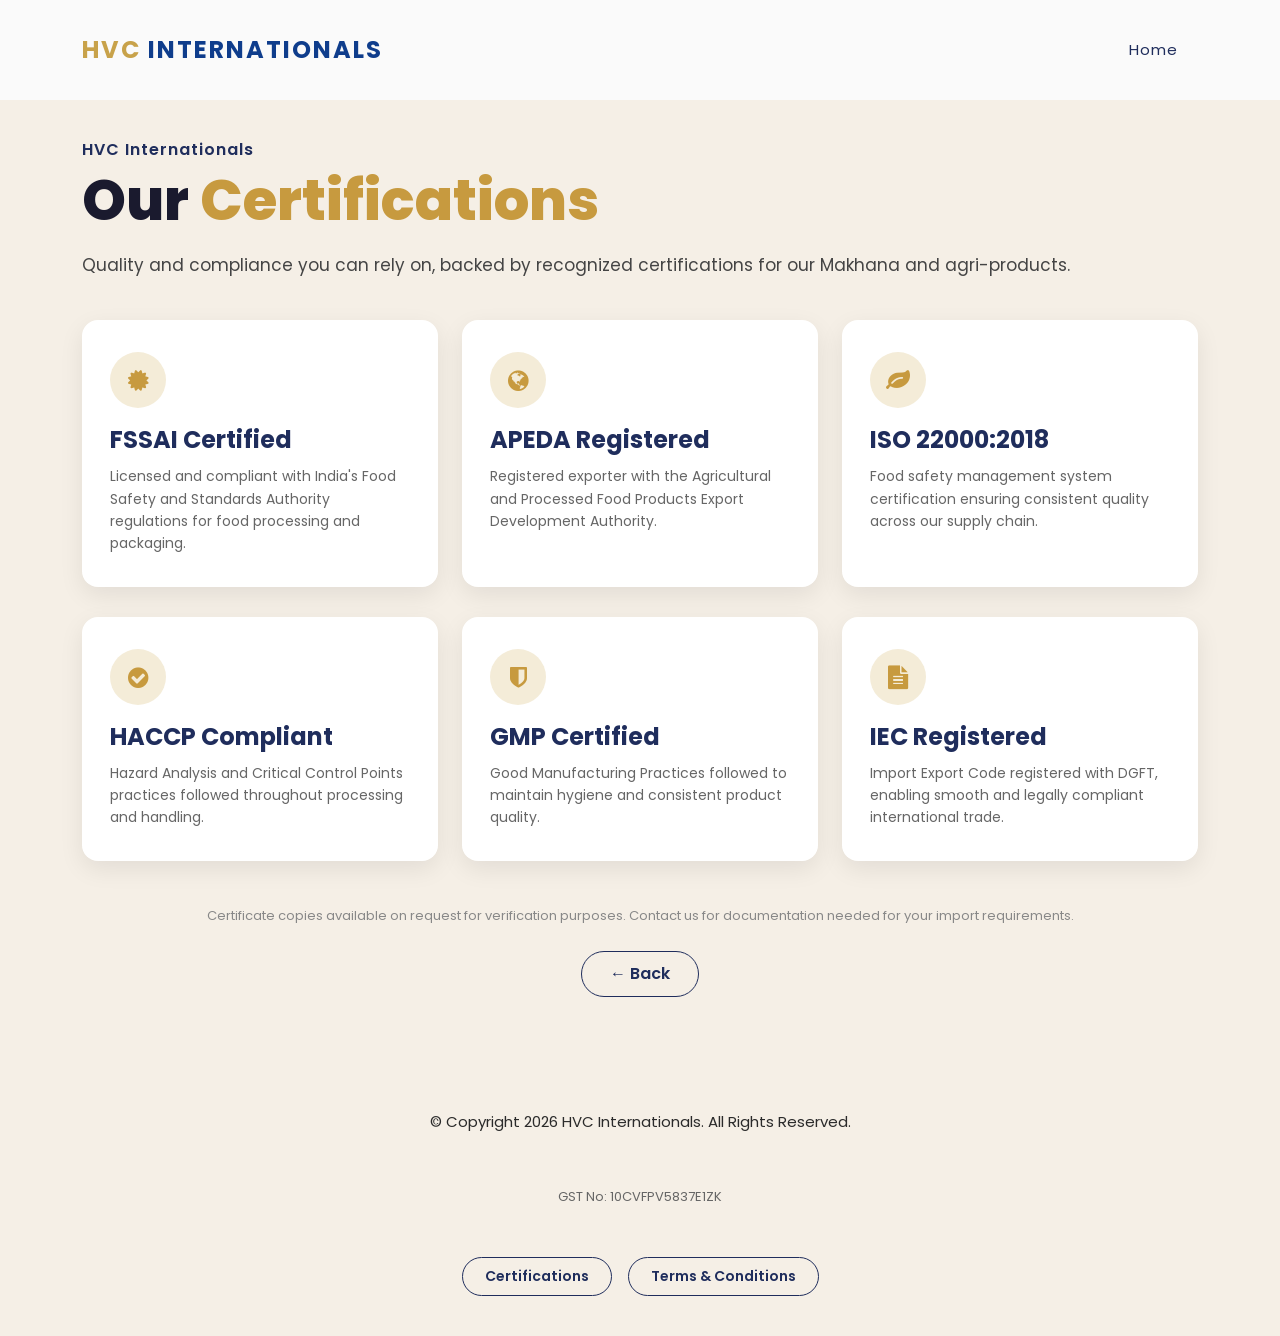
==== commit 4b79b2e0: "Add files via upload" ====
--- a/certifications.html
+++ b/certifications.html
@@ -10,7 +10,8 @@
     <link rel="preconnect" href="https://fonts.gstatic.com">
     <link href="https://fonts.googleapis.com/css2?family=Poppins:wght@100;200;300;400;500;600;700;800;900&display=swap" rel="stylesheet">
 
-    <title>HVC Internationals - Certifications</title>
+    <title>HVC Internationals - Certifications</title>
+    <link rel="icon" type="image/svg+xml" href="assets/images/favicon.svg">
 
     <!-- Bootstrap core CSS -->
     <link href="vendor/bootstrap/css/bootstrap.min.css" rel="stylesheet">
@@ -57,18 +58,19 @@
   <!-- ***** Preloader End ***** -->
 
   <!-- ***** Header Area Start ***** -->
-  <header class="header-area header-sticky wow slideInDown" data-wow-duration="0.75s" data-wow-delay="0s">
+  <header class="header-area header-sticky wow slideInDown single-link-header" data-wow-duration="0.75s" data-wow-delay="0s">
     <div class="container">
       <div class="row">
         <div class="col-12">
           <nav class="main-nav">
             <!-- ***** Logo Start ***** -->
-            <a href="index.html" class="logo">
-              <h4>HVC<span> Internationals</span></h4>
-            </a>
-            <!-- ***** Logo End ***** -->
+            <a href="index.html" class="logo">
+              <h4>HVC<span> Internationals</span></h4>
+            </a>
+            <a href="index.html" class="mobile-home-link">Home</a>
+            <!-- ***** Logo End ***** -->
             <!-- ***** Menu Start ***** -->
-            <ul class="nav">
+            <ul class="nav single-link-nav">
               <li><a href="index.html">Home</a></li>
             </ul>        
             <a class='menu-trigger'>
@@ -83,7 +85,7 @@
   <!-- ***** Header Area End ***** -->
 
   <!-- ***** Content Start ***** -->
-  <section style="padding: 140px 0 20px;">
+  <section class="page-hero" style="padding: 140px 0 20px;">
     <div class="container">
       <div class="row">
         <div class="col-lg-12">
@@ -189,6 +191,7 @@
       <div class="row">
         <div class="col-lg-12 wow fadeIn" data-wow-duration="1s" data-wow-delay="0.25s">
           <p>© Copyright 2026 HVC Internationals. All Rights Reserved.</p>
+          <p style="margin-top:6px; font-size:13px; color:#666;">GST No: 10CVFPV5837E1ZK</p>
           <div style="margin-top:16px; display:flex; gap:16px; justify-content:center; flex-wrap:wrap;">
             <a href="certifications.html" style="padding:8px 22px; border:1px solid #1f2d5c; border-radius:20px; color:#1f2d5c; text-decoration:none; font-size:14px; font-weight:600; transition: all 0.3s ease;" onmouseover="this.style.background='#1f2d5c'; this.style.color='#fff';" onmouseout="this.style.background='transparent'; this.style.color='#1f2d5c';">Certifications</a>
             <a href="terms.html" style="padding:8px 22px; border:1px solid #1f2d5c; border-radius:20px; color:#1f2d5c; text-decoration:none; font-size:14px; font-weight:600; transition: all 0.3s ease;" onmouseover="this.style.background='#1f2d5c'; this.style.color='#fff';" onmouseout="this.style.background='transparent'; this.style.color='#1f2d5c';">Terms &amp; Conditions</a>
@@ -206,4 +209,4 @@
   <script src="assets/js/templatemo-custom.js"></script>
 
 </body>
-</html>+</html>
--- a/assets/css/templatemo-space-dynamic.css
+++ b/assets/css/templatemo-space-dynamic.css
@@ -283,7 +283,7 @@
   transition: all 0.3s ease 0s;
 }
 
-.header-area .main-nav .logo h4 {
+.header-area .main-nav .logo h4 {
     font-size: 24px;
     font-weight: 700;
     text-transform: uppercase;
@@ -601,7 +601,7 @@
   }
 }
 
-@media (max-width: 767px) {
+@media (max-width: 767px) {
   .background-header .main-nav .nav {
     margin-top: 80px !important;
   }
@@ -1584,7 +1584,209 @@
     display: block;
     margin-top: 15px;
   }
-  .phone-info h4 span i {
-    margin-left: 0px;
-  }
-}+  .phone-info h4 span i {
+    margin-left: 0px;
+  }
+}
+
+.mobile-home-link {
+  display: none;
+}
+
+/*
+---------------------------------------------
+Small-screen refinements
+---------------------------------------------
+The site also contains a few page-specific layouts.  Keeping their mobile
+rules here gives every page the same comfortable gutters and type scale.
+*/
+@media (max-width: 767px) {
+  .container {
+    padding-left: 20px;
+    padding-right: 20px;
+  }
+
+  .header-area {
+    padding: 0 10px;
+  }
+
+  .header-area .logo {
+    margin-left: 12px;
+  }
+
+  .header-area .main-nav .logo h4 {
+    font-size: 19px;
+    letter-spacing: 1px;
+  }
+
+  .header-area .main-nav .menu-trigger {
+    right: 20px;
+  }
+
+  /* Pages with only a Home link do not need a collapsed navigation menu. */
+  .single-link-header .menu-trigger {
+    display: none !important;
+  }
+
+  .single-link-header .main-nav {
+    position: relative;
+    overflow: visible;
+  }
+
+  .single-link-header .mobile-home-link {
+    display: block;
+    position: absolute;
+    top: 30px;
+    right: 18px;
+    height: 40px;
+    line-height: 40px;
+    color: #1f2d5c;
+    font-size: 14px;
+    font-weight: 500;
+  }
+
+  .single-link-header .main-nav .nav.single-link-nav {
+    display: none !important;
+  }
+
+  .main-banner {
+    padding: 125px 0 70px;
+  }
+
+  .main-banner .left-content h6 {
+    font-size: 15px;
+  }
+
+  .main-banner .left-content h2 {
+    font-size: 36px;
+    line-height: 1.25;
+  }
+
+  .main-banner .right-image {
+    margin-top: 10px;
+  }
+
+  #about,
+  #services,
+  #blog {
+    min-height: auto;
+    display: block;
+  }
+
+  .about-us .services .item {
+    width: 100%;
+    text-align: left;
+  }
+
+  .about-us .services .item .icon {
+    float: none;
+    margin: 0 auto 16px;
+    text-align: center;
+  }
+
+  .about-us .services .item .right-text {
+    text-align: center !important;
+  }
+
+  .our-services,
+  .our-portfolio,
+  .our-blog {
+    padding-top: 75px;
+  }
+
+  .contact-us {
+    padding: 80px 0;
+  }
+
+  form#contact {
+    padding: 35px 20px;
+  }
+
+  /* Secondary page headings use inline desktop sizing. */
+  section#top .header-text h2 {
+    font-size: 34px !important;
+    line-height: 1.2;
+  }
+
+  .page-hero .header-text h2 {
+    font-size: 34px !important;
+    line-height: 1.2;
+    overflow-wrap: break-word;
+  }
+
+  section#top .header-text p {
+    font-size: 15px !important;
+    line-height: 1.7;
+  }
+
+  .page-content-card {
+    padding: 28px 22px !important;
+  }
+
+  .product-card > div:first-child {
+    height: 220px !important;
+  }
+
+  #product-modal-overlay {
+    padding: 12px !important;
+    align-items: flex-start !important;
+    overflow-y: auto;
+  }
+
+  #product-modal-card {
+    margin: 12px 0;
+    max-height: none !important;
+  }
+
+  #product-modal-card .row > div:first-child img {
+    height: 220px !important;
+    min-height: 0 !important;
+    border-radius: 18px 18px 0 0 !important;
+  }
+
+  #product-modal-card .row > div:last-child {
+    padding: 28px 20px !important;
+  }
+
+  #product-modal-card table,
+  #product-modal-card tbody,
+  #product-modal-card tr,
+  #product-modal-card td {
+    display: block;
+    width: 100%;
+  }
+
+  #product-modal-card td {
+    padding: 7px 0 !important;
+  }
+
+  #contact .whatsapp-cta {
+    margin-left: 0 !important;
+    text-align: center;
+  }
+
+  #contact .whatsapp-cta a {
+    justify-content: center;
+    width: 100%;
+  }
+
+  #contact iframe {
+    height: 260px !important;
+  }
+}
+
+@media (max-width: 374px) {
+  .header-area .main-nav .logo h4 {
+    font-size: 17px;
+  }
+
+  .main-banner .left-content h2,
+  section#top .header-text h2,
+  .page-hero .header-text h2 {
+    font-size: 31px !important;
+  }
+
+  .single-link-header .mobile-home-link {
+    right: 12px;
+  }
+}
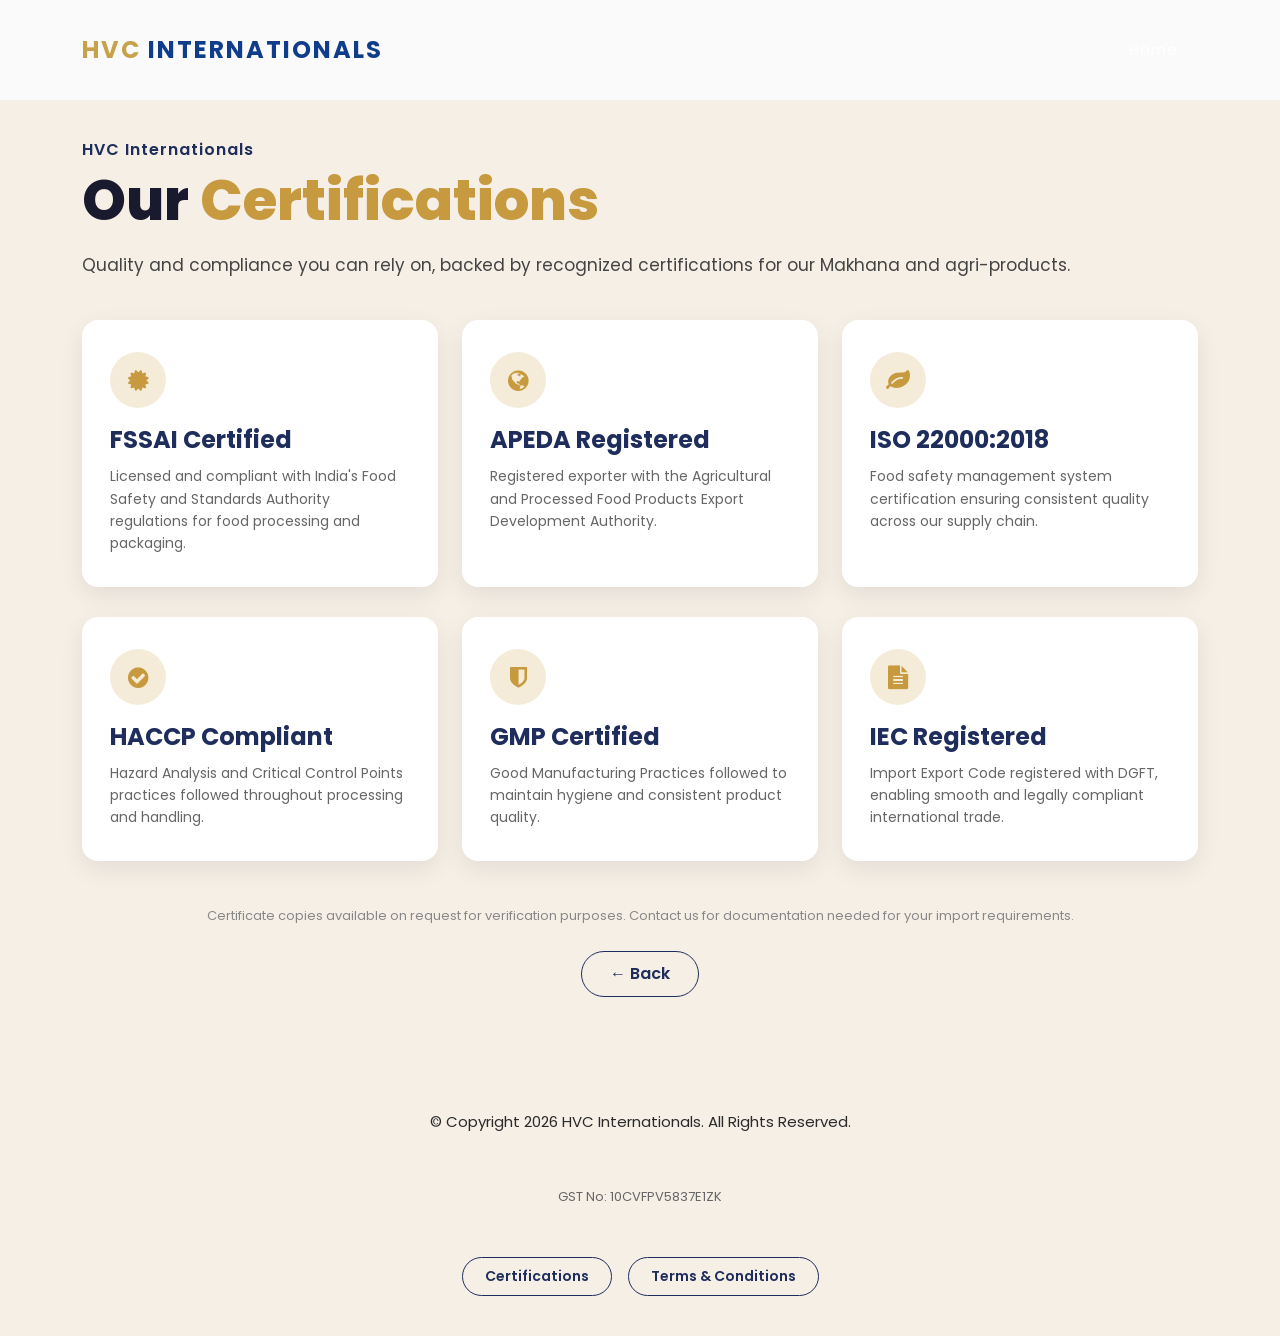
==== commit ef09ab45: "Add files via upload" ====
--- a/certifications.html
+++ b/certifications.html
@@ -21,18 +21,7 @@
     <link rel="stylesheet" href="assets/css/templatemo-space-dynamic.css">
     <link rel="stylesheet" href="assets/css/animated.css">
     <link rel="stylesheet" href="assets/css/owl.css">
-    <style>
-      /* ----- Force Home nav link visible (overrides template's default white nav-link color) ----- */
-      .header-area .main-nav .nav li a,
-      .header-area.header-sticky .main-nav .nav li a {
-        color: #1f2d5c !important;
-      }
-
-      .header-area .main-nav .nav li a:hover,
-      .header-area .main-nav .nav li a:focus {
-        color: #c79a3f !important;
-      }
-    </style>
+    <link rel="stylesheet" href="assets/css/certifications.css">
 <!--
 
 HVC Internationals - Certifications Page
